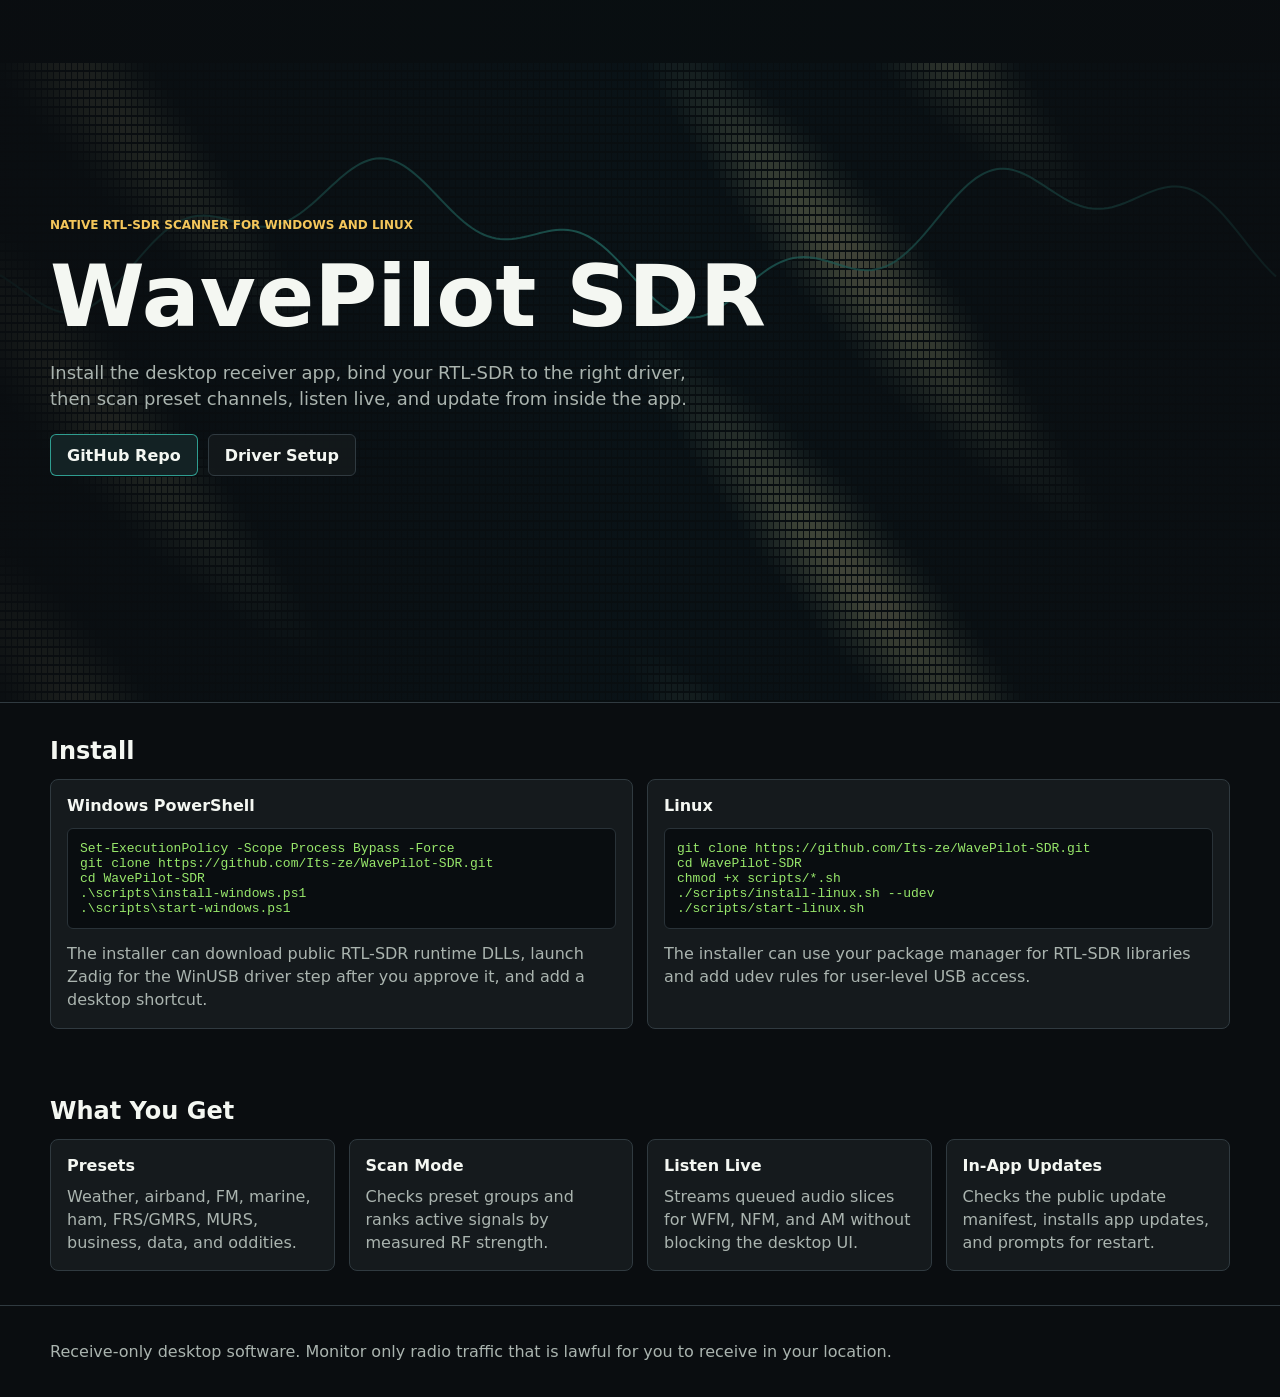
==== docs/index.html @ 1ebca1d0 "Add native app updates" ====
<!doctype html>
<html lang="en">
<head>
  <meta charset="utf-8">
  <meta name="viewport" content="width=device-width, initial-scale=1">
  <title>WavePilot SDR</title>
  <meta name="description" content="Native cross-platform RTL-SDR scanner and live listener with Windows and Linux installers.">
  <style>
    :root {
      --page: #0a0d10;
      --ink: #f4f7f2;
      --muted: #aab4af;
      --panel: #151a1d;
      --line: #303a40;
      --cyan: #42e8d2;
      --amber: #f4c65b;
      --green: #98e86b;
    }

    * {
      box-sizing: border-box;
    }

    body {
      margin: 0;
      background: var(--page);
      color: var(--ink);
      font-family: "Segoe UI", system-ui, sans-serif;
      letter-spacing: 0;
    }

    a {
      color: var(--cyan);
    }

    .hero {
      position: relative;
      min-height: 78vh;
      overflow: hidden;
      border-bottom: 1px solid var(--line);
    }

    #scopeCanvas {
      position: absolute;
      inset: 0;
      width: 100%;
      height: 100%;
      background: #071012;
    }

    .hero::after {
      content: "";
      position: absolute;
      inset: 0;
      background: linear-gradient(90deg, rgba(10, 13, 16, 0.94), rgba(10, 13, 16, 0.55), rgba(10, 13, 16, 0.9));
    }

    .hero-content {
      position: relative;
      z-index: 1;
      width: min(1180px, calc(100vw - 32px));
      margin: 0 auto;
      min-height: 78vh;
      display: grid;
      align-content: center;
      gap: 22px;
      padding: 56px 0 64px;
    }

    .eyebrow {
      color: var(--amber);
      font-weight: 700;
      text-transform: uppercase;
      font-size: 12px;
    }

    h1 {
      max-width: 760px;
      margin: 0;
      font-size: clamp(42px, 8vw, 86px);
      line-height: 0.98;
      font-weight: 790;
    }

    .subhead {
      max-width: 680px;
      margin: 0;
      color: var(--muted);
      font-size: 18px;
      line-height: 1.45;
    }

    .actions {
      display: flex;
      flex-wrap: wrap;
      gap: 10px;
    }

    .button {
      min-height: 42px;
      display: inline-flex;
      align-items: center;
      justify-content: center;
      padding: 0 16px;
      border: 1px solid rgba(66, 232, 210, 0.62);
      border-radius: 6px;
      background: #132224;
      color: var(--ink);
      text-decoration: none;
      font-weight: 700;
    }

    .button.secondary {
      border-color: var(--line);
      background: rgba(21, 26, 29, 0.78);
    }

    .section {
      width: min(1180px, calc(100vw - 32px));
      margin: 0 auto;
      padding: 34px 0;
    }

    .install-grid,
    .feature-grid {
      display: grid;
      grid-template-columns: repeat(2, minmax(0, 1fr));
      gap: 14px;
    }

    .card {
      border: 1px solid var(--line);
      border-radius: 8px;
      background: var(--panel);
      padding: 16px;
    }

    h2,
    h3,
    p {
      margin: 0;
    }

    h2 {
      font-size: 24px;
      margin-bottom: 14px;
    }

    h3 {
      font-size: 16px;
      margin-bottom: 10px;
    }

    p {
      color: var(--muted);
      line-height: 1.45;
    }

    pre {
      overflow-x: auto;
      border: 1px solid #293238;
      border-radius: 6px;
      background: #090d10;
      padding: 12px;
      color: var(--green);
      font-size: 13px;
      white-space: pre-wrap;
      overflow-wrap: anywhere;
    }

    .feature-grid {
      grid-template-columns: repeat(4, minmax(0, 1fr));
    }

    footer {
      border-top: 1px solid var(--line);
      color: var(--muted);
    }

    @media (max-width: 780px) {
      .install-grid,
      .feature-grid {
        grid-template-columns: 1fr;
      }
    }
  </style>
</head>
<body>
  <header class="hero">
    <canvas id="scopeCanvas" width="1600" height="900" aria-hidden="true"></canvas>
    <div class="hero-content">
      <div class="eyebrow">Native RTL-SDR scanner for Windows and Linux</div>
      <h1>WavePilot SDR</h1>
      <p class="subhead">Install the desktop receiver app, bind your RTL-SDR to the right driver, then scan preset channels, listen live, and update from inside the app.</p>
      <div class="actions">
        <a class="button" href="https://github.com/Its-ze/WavePilot-SDR">GitHub Repo</a>
        <a class="button secondary" href="driver-setup.html">Driver Setup</a>
      </div>
    </div>
  </header>

  <section class="section">
    <h2>Install</h2>
    <div class="install-grid">
      <article class="card">
        <h3>Windows PowerShell</h3>
        <pre><code>Set-ExecutionPolicy -Scope Process Bypass -Force
git clone https://github.com/Its-ze/WavePilot-SDR.git
cd WavePilot-SDR
.\scripts\install-windows.ps1
.\scripts\start-windows.ps1</code></pre>
        <p>The installer can download public RTL-SDR runtime DLLs, launch Zadig for the WinUSB driver step after you approve it, and add a desktop shortcut.</p>
      </article>
      <article class="card">
        <h3>Linux</h3>
        <pre><code>git clone https://github.com/Its-ze/WavePilot-SDR.git
cd WavePilot-SDR
chmod +x scripts/*.sh
./scripts/install-linux.sh --udev
./scripts/start-linux.sh</code></pre>
        <p>The installer can use your package manager for RTL-SDR libraries and add udev rules for user-level USB access.</p>
      </article>
    </div>
  </section>

  <section class="section">
    <h2>What You Get</h2>
    <div class="feature-grid">
      <article class="card"><h3>Presets</h3><p>Weather, airband, FM, marine, ham, FRS/GMRS, MURS, business, data, and oddities.</p></article>
      <article class="card"><h3>Scan Mode</h3><p>Checks preset groups and ranks active signals by measured RF strength.</p></article>
      <article class="card"><h3>Listen Live</h3><p>Streams queued audio slices for WFM, NFM, and AM without blocking the desktop UI.</p></article>
      <article class="card"><h3>In-App Updates</h3><p>Checks the public update manifest, installs app updates, and prompts for restart.</p></article>
    </div>
  </section>

  <footer>
    <div class="section">
      <p>Receive-only desktop software. Monitor only radio traffic that is lawful for you to receive in your location.</p>
    </div>
  </footer>

  <script>
    const canvas = document.getElementById("scopeCanvas");
    const ctx = canvas.getContext("2d");
    let t = 0;

    function resize() {
      canvas.width = Math.max(900, window.innerWidth * devicePixelRatio);
      canvas.height = Math.max(520, window.innerHeight * 0.78 * devicePixelRatio);
    }

    function draw() {
      const w = canvas.width;
      const h = canvas.height;
      ctx.fillStyle = "#071012";
      ctx.fillRect(0, 0, w, h);
      for (let row = 0; row < 72; row += 1) {
        const y = h - row * 9 * devicePixelRatio;
        for (let x = 0; x < w; x += 6 * devicePixelRatio) {
          const v = Math.sin(x * 0.008 + t * 0.03) + Math.sin(x * 0.021 + row * 0.18);
          const hot = Math.max(0, v - 0.65);
          ctx.fillStyle = `rgba(${20 + hot * 180}, ${70 + hot * 150}, ${90 + hot * 80}, ${0.18 + hot * 0.35})`;
          ctx.fillRect(x, y, 5 * devicePixelRatio, 7 * devicePixelRatio);
        }
      }
      ctx.strokeStyle = "rgba(66, 232, 210, 0.72)";
      ctx.lineWidth = 2 * devicePixelRatio;
      ctx.beginPath();
      for (let x = 0; x < w; x += 4 * devicePixelRatio) {
        const y = h * 0.34
          + Math.sin(x * 0.009 + t * 0.045) * h * 0.08
          + Math.sin(x * 0.031 - t * 0.028) * h * 0.035;
        if (x === 0) ctx.moveTo(x, y);
        else ctx.lineTo(x, y);
      }
      ctx.stroke();
      t += 1;
      requestAnimationFrame(draw);
    }

    window.addEventListener("resize", resize);
    resize();
    draw();
  </script>
</body>
</html>
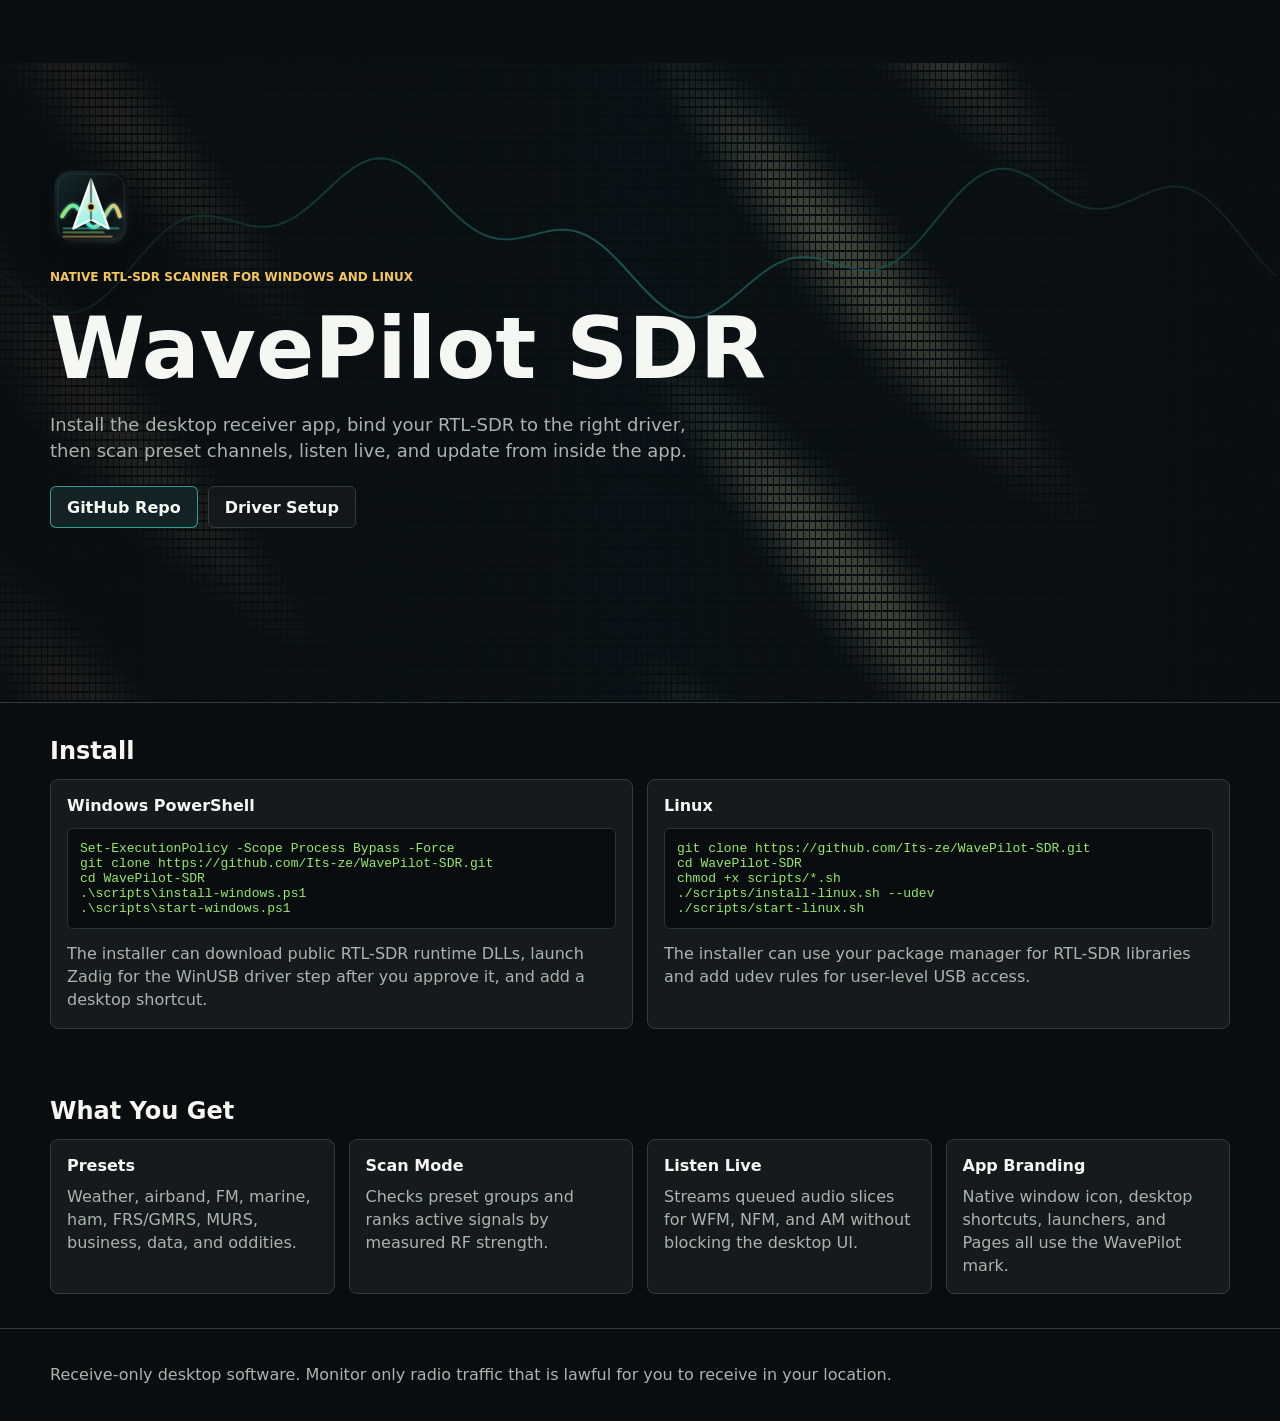
==== commit a92848cb: "Add WavePilot branding and icon" ====
--- a/docs/index.html
+++ b/docs/index.html
@@ -5,6 +5,7 @@
   <meta name="viewport" content="width=device-width, initial-scale=1">
   <title>WavePilot SDR</title>
   <meta name="description" content="Native cross-platform RTL-SDR scanner and live listener with Windows and Linux installers.">
+  <link rel="icon" href="favicon.svg" type="image/svg+xml">
   <style>
     :root {
       --page: #0a0d10;
@@ -72,6 +73,13 @@
       font-weight: 700;
       text-transform: uppercase;
       font-size: 12px;
+    }
+
+    .hero-logo {
+      width: 82px;
+      height: 82px;
+      border-radius: 18px;
+      box-shadow: 0 16px 42px rgba(0, 0, 0, 0.32);
     }
 
     h1 {
@@ -189,6 +197,7 @@
   <header class="hero">
     <canvas id="scopeCanvas" width="1600" height="900" aria-hidden="true"></canvas>
     <div class="hero-content">
+      <img class="hero-logo" src="favicon.svg" alt="WavePilot SDR app icon">
       <div class="eyebrow">Native RTL-SDR scanner for Windows and Linux</div>
       <h1>WavePilot SDR</h1>
       <p class="subhead">Install the desktop receiver app, bind your RTL-SDR to the right driver, then scan preset channels, listen live, and update from inside the app.</p>
@@ -229,7 +238,7 @@
       <article class="card"><h3>Presets</h3><p>Weather, airband, FM, marine, ham, FRS/GMRS, MURS, business, data, and oddities.</p></article>
       <article class="card"><h3>Scan Mode</h3><p>Checks preset groups and ranks active signals by measured RF strength.</p></article>
       <article class="card"><h3>Listen Live</h3><p>Streams queued audio slices for WFM, NFM, and AM without blocking the desktop UI.</p></article>
-      <article class="card"><h3>In-App Updates</h3><p>Checks the public update manifest, installs app updates, and prompts for restart.</p></article>
+      <article class="card"><h3>App Branding</h3><p>Native window icon, desktop shortcuts, launchers, and Pages all use the WavePilot mark.</p></article>
     </div>
   </section>
 
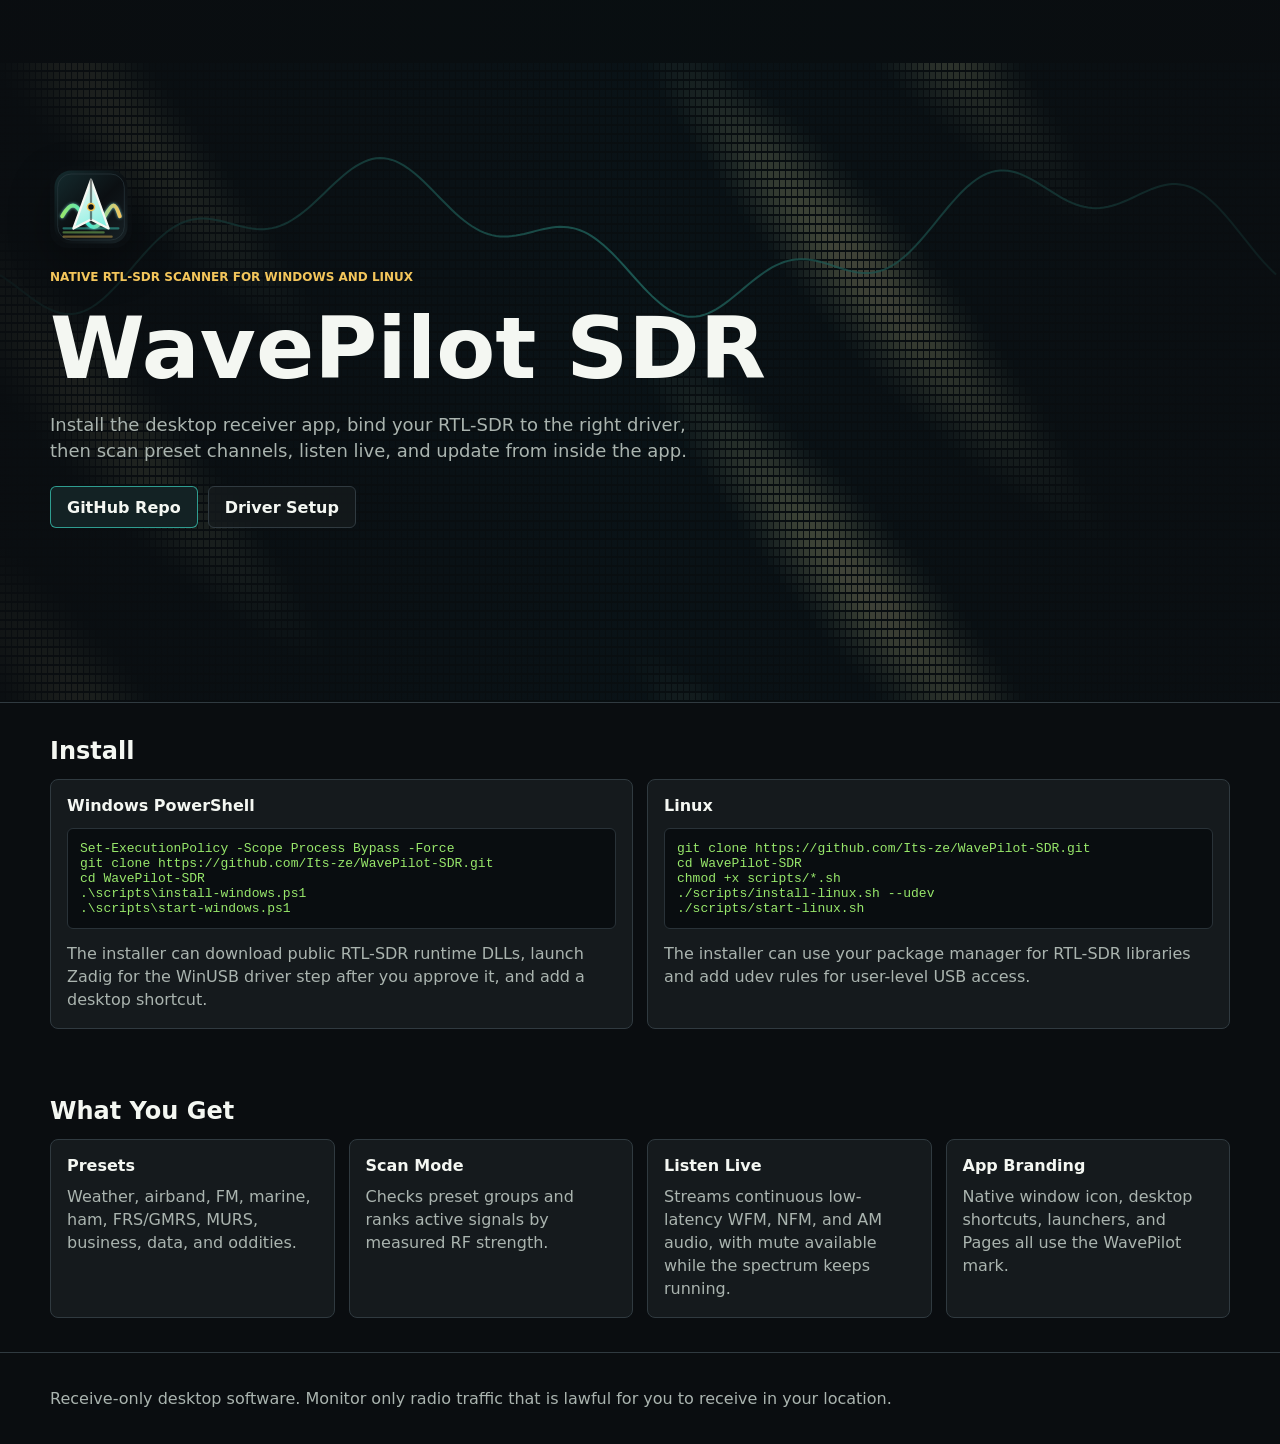
==== commit 6ef1e533: "Add real-time muted Listen Live" ====
--- a/docs/index.html
+++ b/docs/index.html
@@ -237,7 +237,7 @@
     <div class="feature-grid">
       <article class="card"><h3>Presets</h3><p>Weather, airband, FM, marine, ham, FRS/GMRS, MURS, business, data, and oddities.</p></article>
       <article class="card"><h3>Scan Mode</h3><p>Checks preset groups and ranks active signals by measured RF strength.</p></article>
-      <article class="card"><h3>Listen Live</h3><p>Streams queued audio slices for WFM, NFM, and AM without blocking the desktop UI.</p></article>
+      <article class="card"><h3>Listen Live</h3><p>Streams continuous low-latency WFM, NFM, and AM audio, with mute available while the spectrum keeps running.</p></article>
       <article class="card"><h3>App Branding</h3><p>Native window icon, desktop shortcuts, launchers, and Pages all use the WavePilot mark.</p></article>
     </div>
   </section>
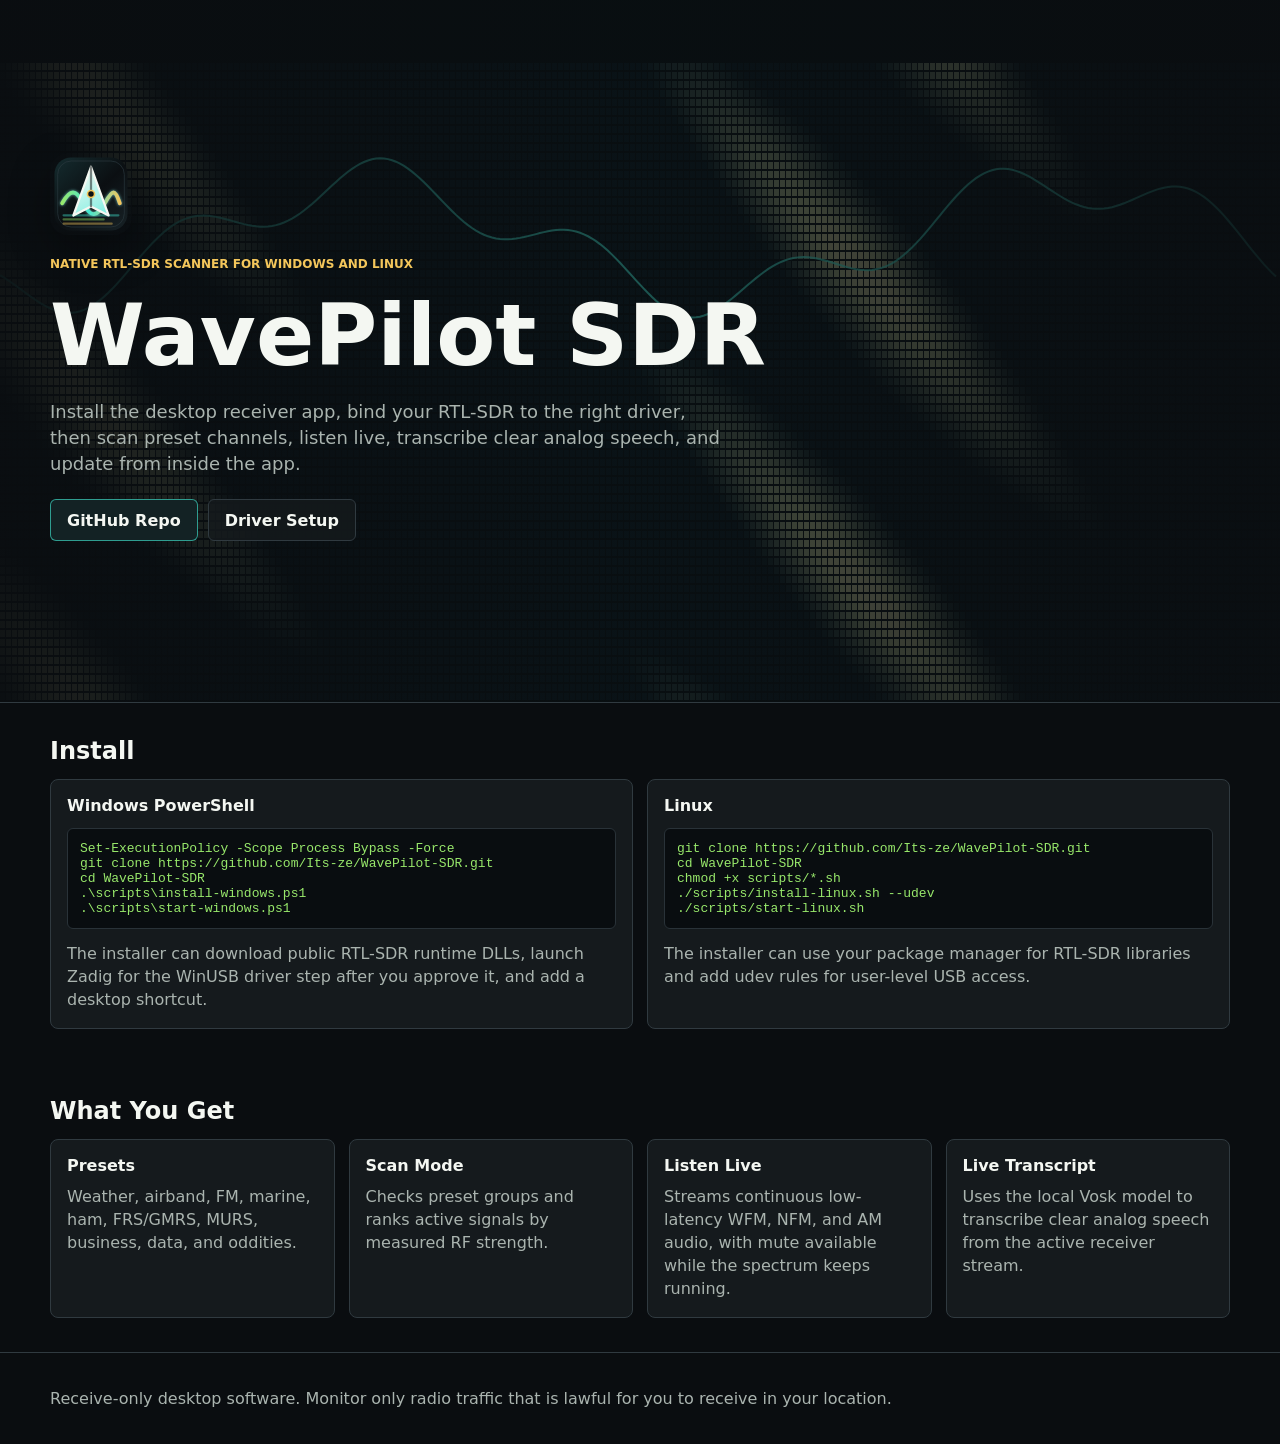
==== commit 950328d7: "Add live transcript support" ====
--- a/docs/index.html
+++ b/docs/index.html
@@ -200,7 +200,7 @@
       <img class="hero-logo" src="favicon.svg" alt="WavePilot SDR app icon">
       <div class="eyebrow">Native RTL-SDR scanner for Windows and Linux</div>
       <h1>WavePilot SDR</h1>
-      <p class="subhead">Install the desktop receiver app, bind your RTL-SDR to the right driver, then scan preset channels, listen live, and update from inside the app.</p>
+      <p class="subhead">Install the desktop receiver app, bind your RTL-SDR to the right driver, then scan preset channels, listen live, transcribe clear analog speech, and update from inside the app.</p>
       <div class="actions">
         <a class="button" href="https://github.com/Its-ze/WavePilot-SDR">GitHub Repo</a>
         <a class="button secondary" href="driver-setup.html">Driver Setup</a>
@@ -238,7 +238,7 @@
       <article class="card"><h3>Presets</h3><p>Weather, airband, FM, marine, ham, FRS/GMRS, MURS, business, data, and oddities.</p></article>
       <article class="card"><h3>Scan Mode</h3><p>Checks preset groups and ranks active signals by measured RF strength.</p></article>
       <article class="card"><h3>Listen Live</h3><p>Streams continuous low-latency WFM, NFM, and AM audio, with mute available while the spectrum keeps running.</p></article>
-      <article class="card"><h3>App Branding</h3><p>Native window icon, desktop shortcuts, launchers, and Pages all use the WavePilot mark.</p></article>
+      <article class="card"><h3>Live Transcript</h3><p>Uses the local Vosk model to transcribe clear analog speech from the active receiver stream.</p></article>
     </div>
   </section>
 
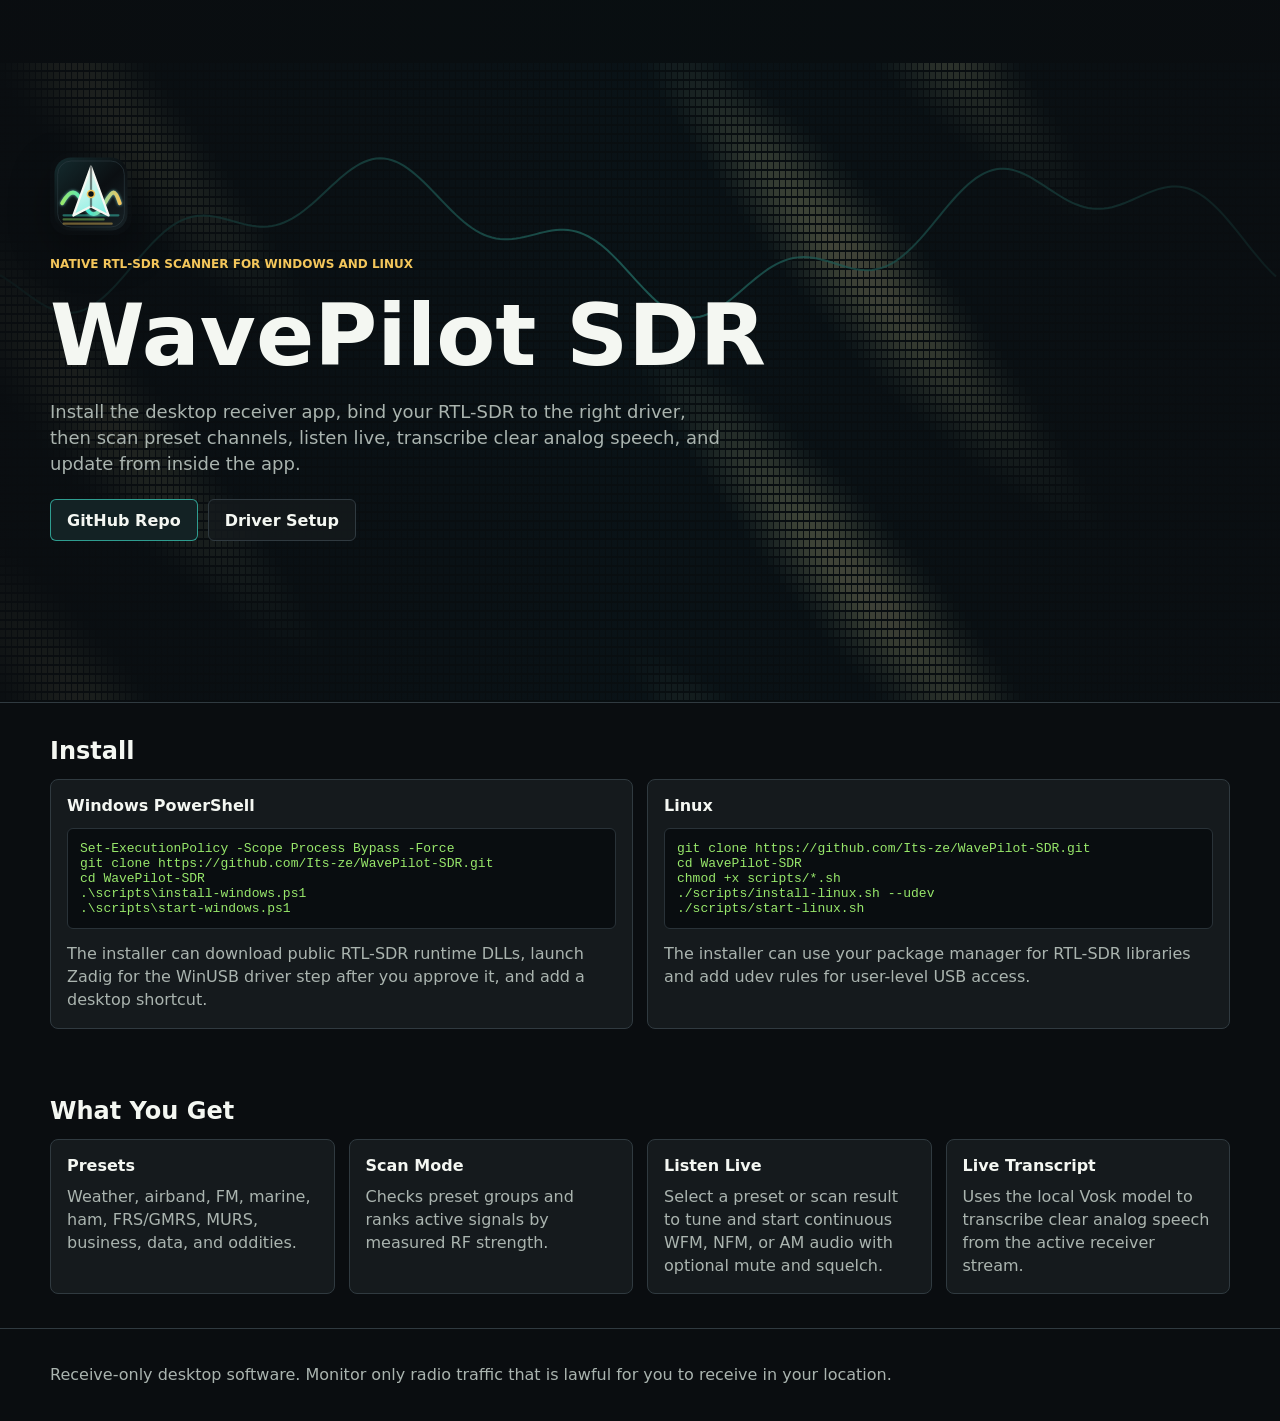
==== commit 319df1be: "Fix channel selection audio start" ====
--- a/docs/index.html
+++ b/docs/index.html
@@ -237,7 +237,7 @@
     <div class="feature-grid">
       <article class="card"><h3>Presets</h3><p>Weather, airband, FM, marine, ham, FRS/GMRS, MURS, business, data, and oddities.</p></article>
       <article class="card"><h3>Scan Mode</h3><p>Checks preset groups and ranks active signals by measured RF strength.</p></article>
-      <article class="card"><h3>Listen Live</h3><p>Streams continuous low-latency WFM, NFM, and AM audio, with mute available while the spectrum keeps running.</p></article>
+      <article class="card"><h3>Listen Live</h3><p>Select a preset or scan result to tune and start continuous WFM, NFM, or AM audio with optional mute and squelch.</p></article>
       <article class="card"><h3>Live Transcript</h3><p>Uses the local Vosk model to transcribe clear analog speech from the active receiver stream.</p></article>
     </div>
   </section>
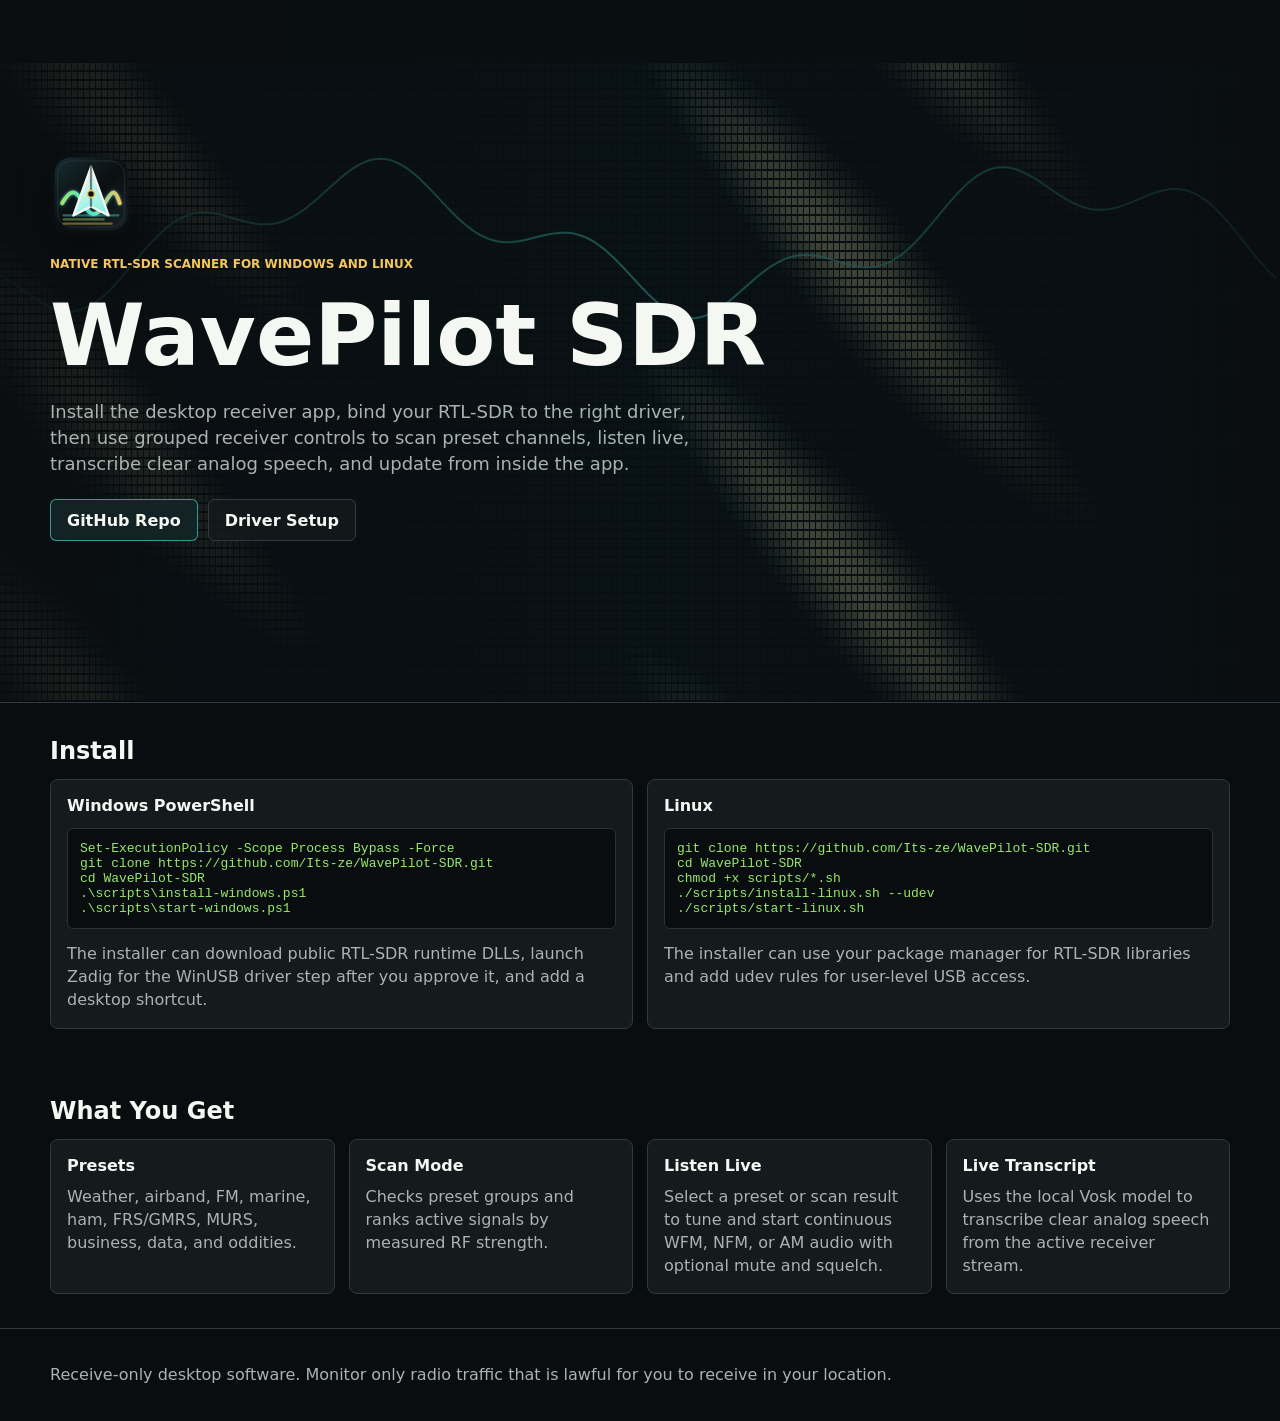
==== commit 6e5cc232: "Polish desktop UI layout" ====
--- a/docs/index.html
+++ b/docs/index.html
@@ -200,7 +200,7 @@
       <img class="hero-logo" src="favicon.svg" alt="WavePilot SDR app icon">
       <div class="eyebrow">Native RTL-SDR scanner for Windows and Linux</div>
       <h1>WavePilot SDR</h1>
-      <p class="subhead">Install the desktop receiver app, bind your RTL-SDR to the right driver, then scan preset channels, listen live, transcribe clear analog speech, and update from inside the app.</p>
+      <p class="subhead">Install the desktop receiver app, bind your RTL-SDR to the right driver, then use grouped receiver controls to scan preset channels, listen live, transcribe clear analog speech, and update from inside the app.</p>
       <div class="actions">
         <a class="button" href="https://github.com/Its-ze/WavePilot-SDR">GitHub Repo</a>
         <a class="button secondary" href="driver-setup.html">Driver Setup</a>
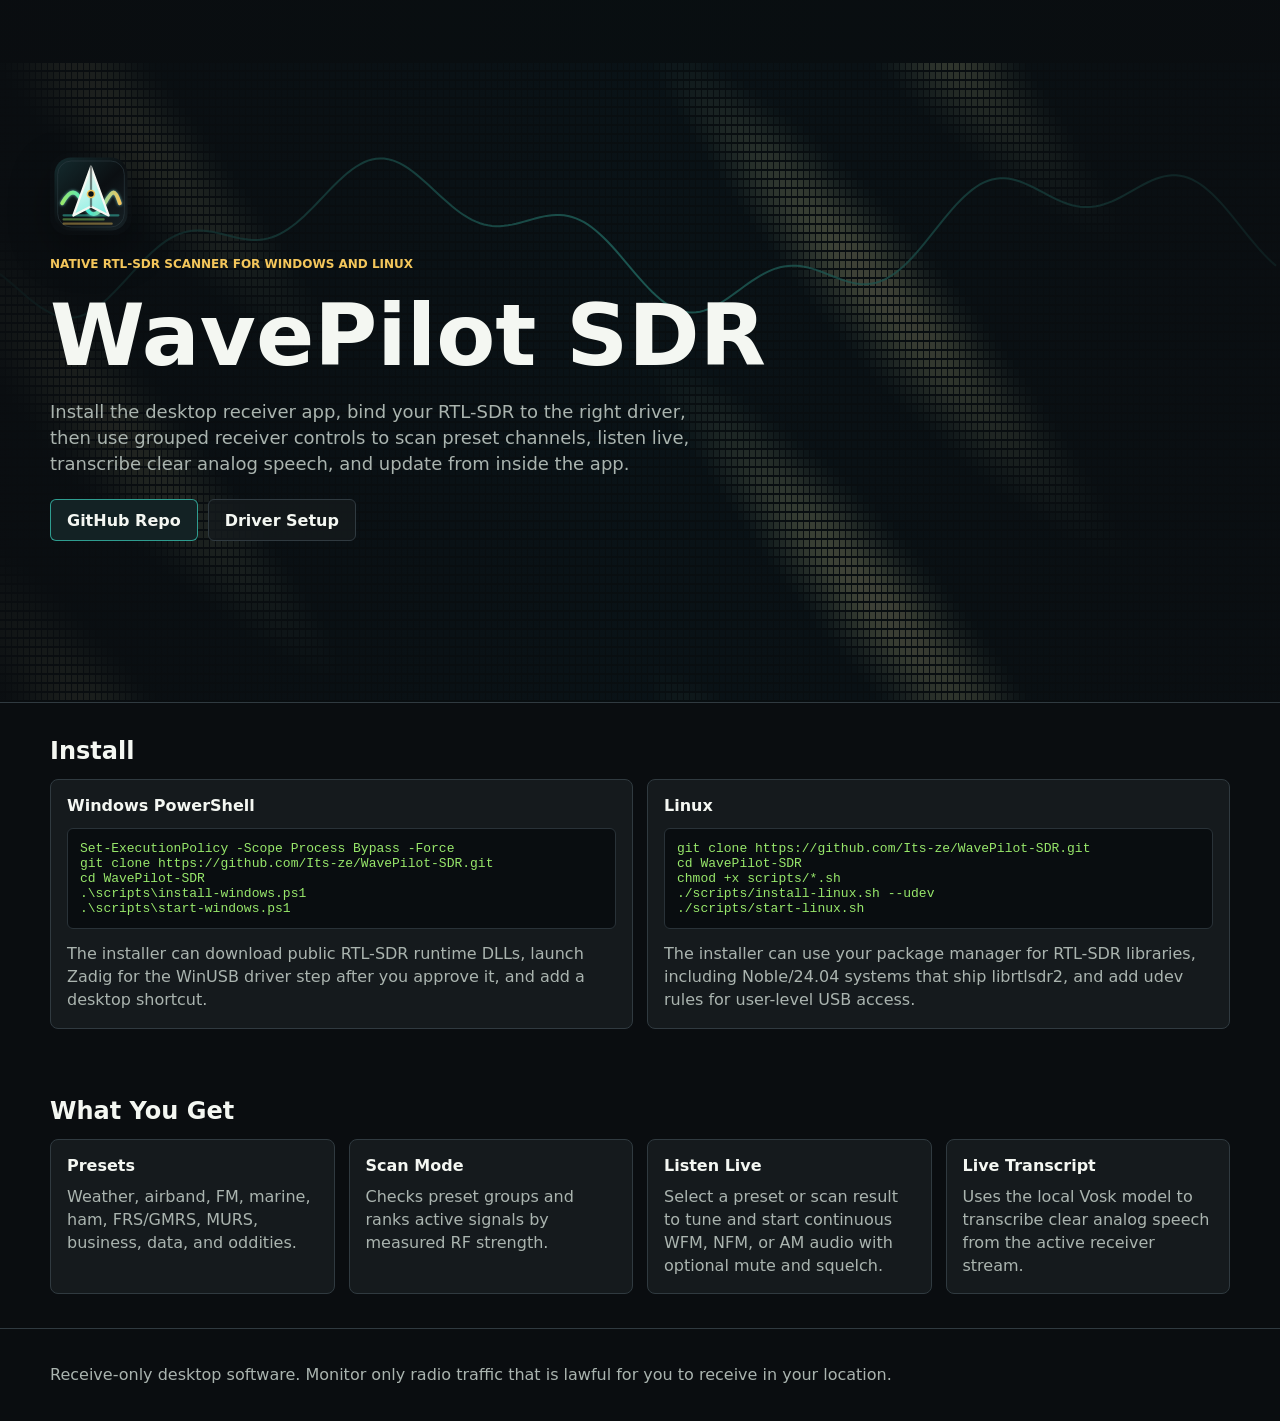
==== commit 09aae0e6: "Fix Pop OS Linux installer packages" ====
--- a/docs/index.html
+++ b/docs/index.html
@@ -227,7 +227,7 @@
 chmod +x scripts/*.sh
 ./scripts/install-linux.sh --udev
 ./scripts/start-linux.sh</code></pre>
-        <p>The installer can use your package manager for RTL-SDR libraries and add udev rules for user-level USB access.</p>
+        <p>The installer can use your package manager for RTL-SDR libraries, including Noble/24.04 systems that ship librtlsdr2, and add udev rules for user-level USB access.</p>
       </article>
     </div>
   </section>
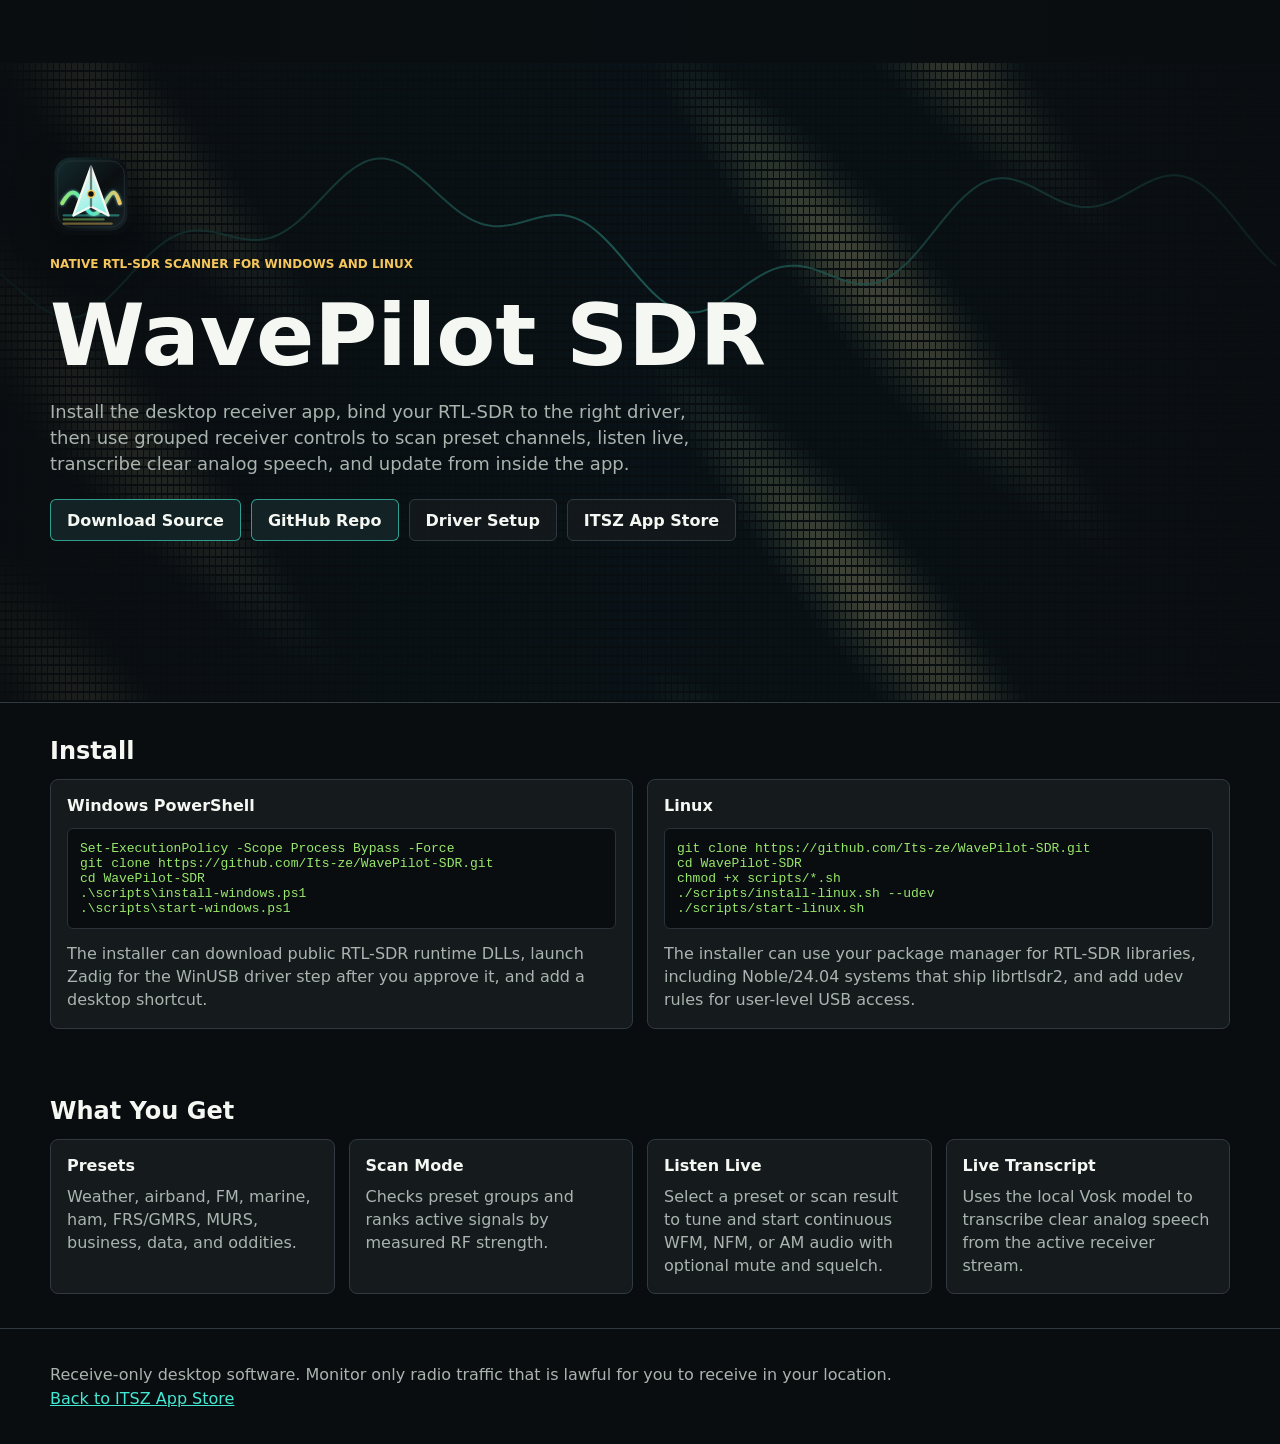
==== commit f54565d4: "Improve download and ITSZ navigation links" ====
--- a/docs/index.html
+++ b/docs/index.html
@@ -202,8 +202,10 @@
       <h1>WavePilot SDR</h1>
       <p class="subhead">Install the desktop receiver app, bind your RTL-SDR to the right driver, then use grouped receiver controls to scan preset channels, listen live, transcribe clear analog speech, and update from inside the app.</p>
       <div class="actions">
+        <a class="button" href="https://github.com/Its-ze/WavePilot-SDR/archive/refs/heads/main.zip">Download Source</a>
         <a class="button" href="https://github.com/Its-ze/WavePilot-SDR">GitHub Repo</a>
         <a class="button secondary" href="driver-setup.html">Driver Setup</a>
+        <a class="button secondary" href="https://itsz.studio/app-store/">ITSZ App Store</a>
       </div>
     </div>
   </header>
@@ -245,6 +247,7 @@
   <footer>
     <div class="section">
       <p>Receive-only desktop software. Monitor only radio traffic that is lawful for you to receive in your location.</p>
+      <p><a href="https://itsz.studio/app-store/">Back to ITSZ App Store</a></p>
     </div>
   </footer>
 
